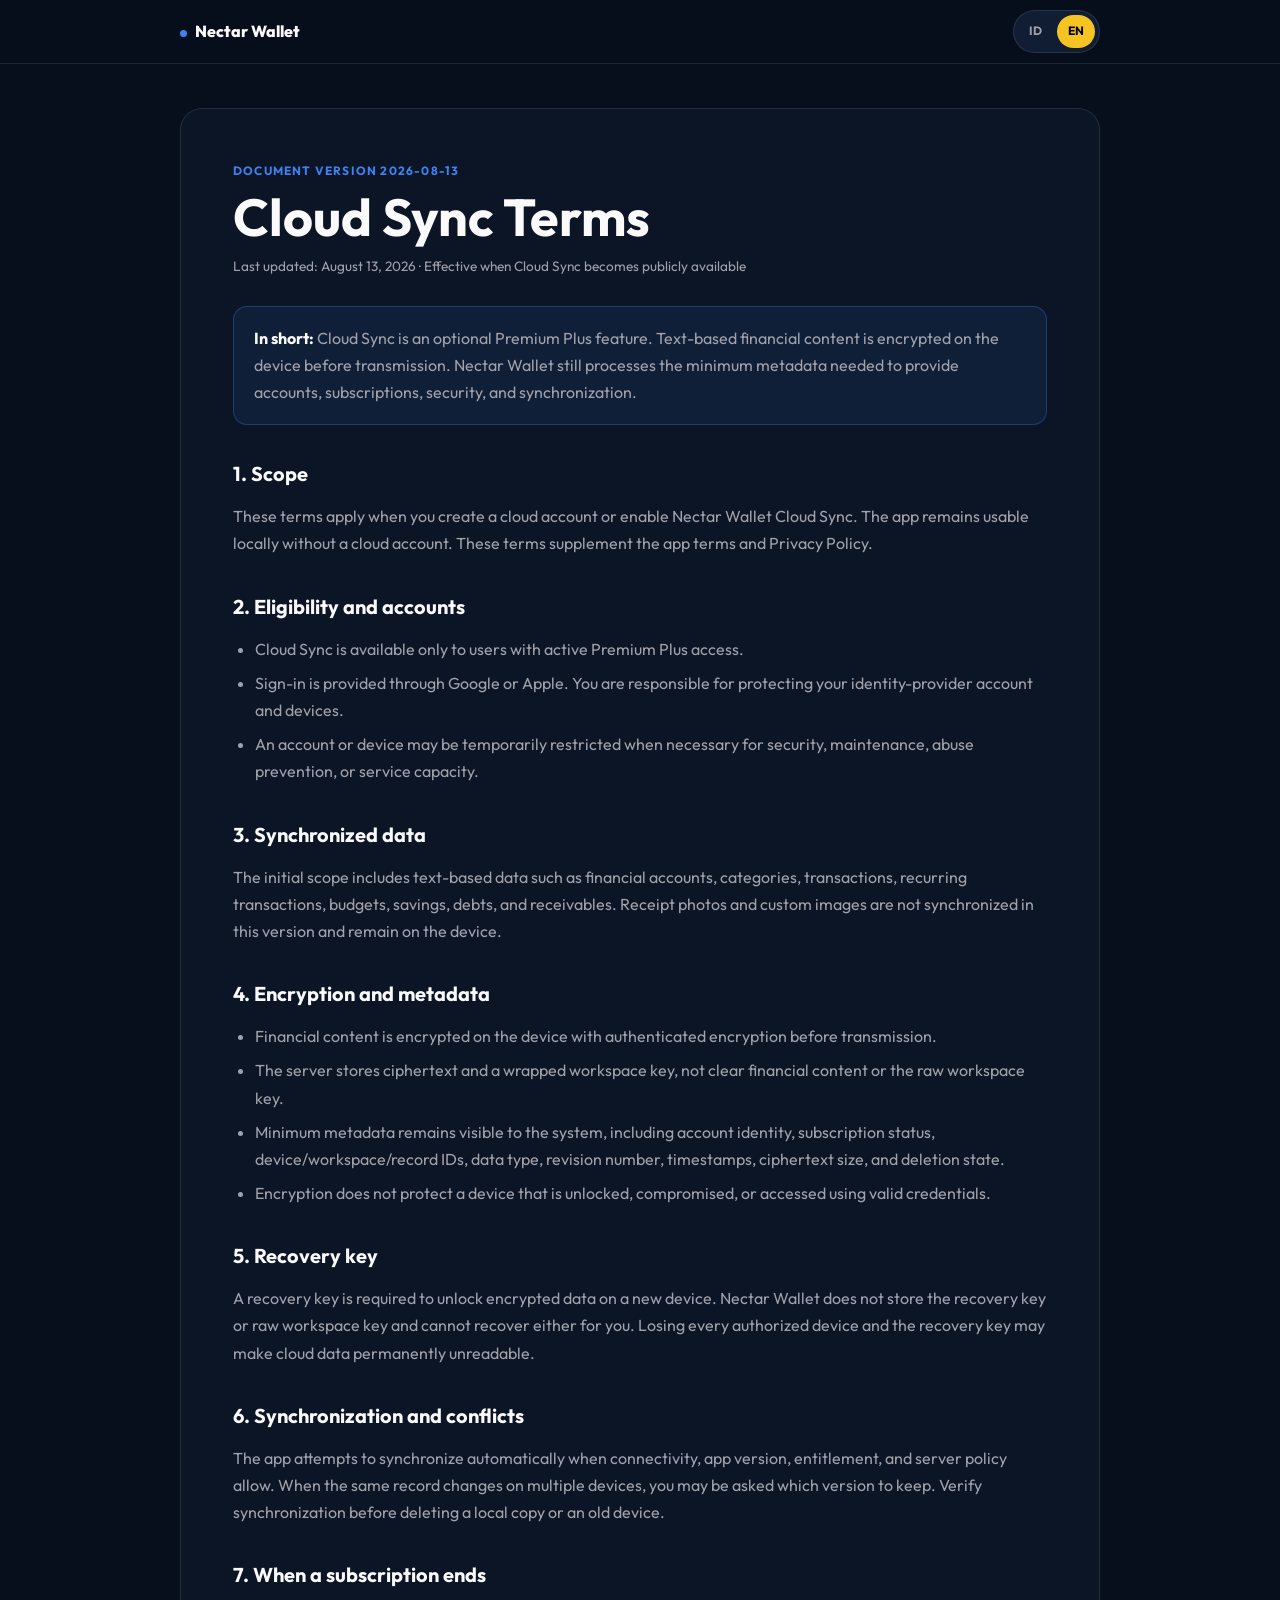
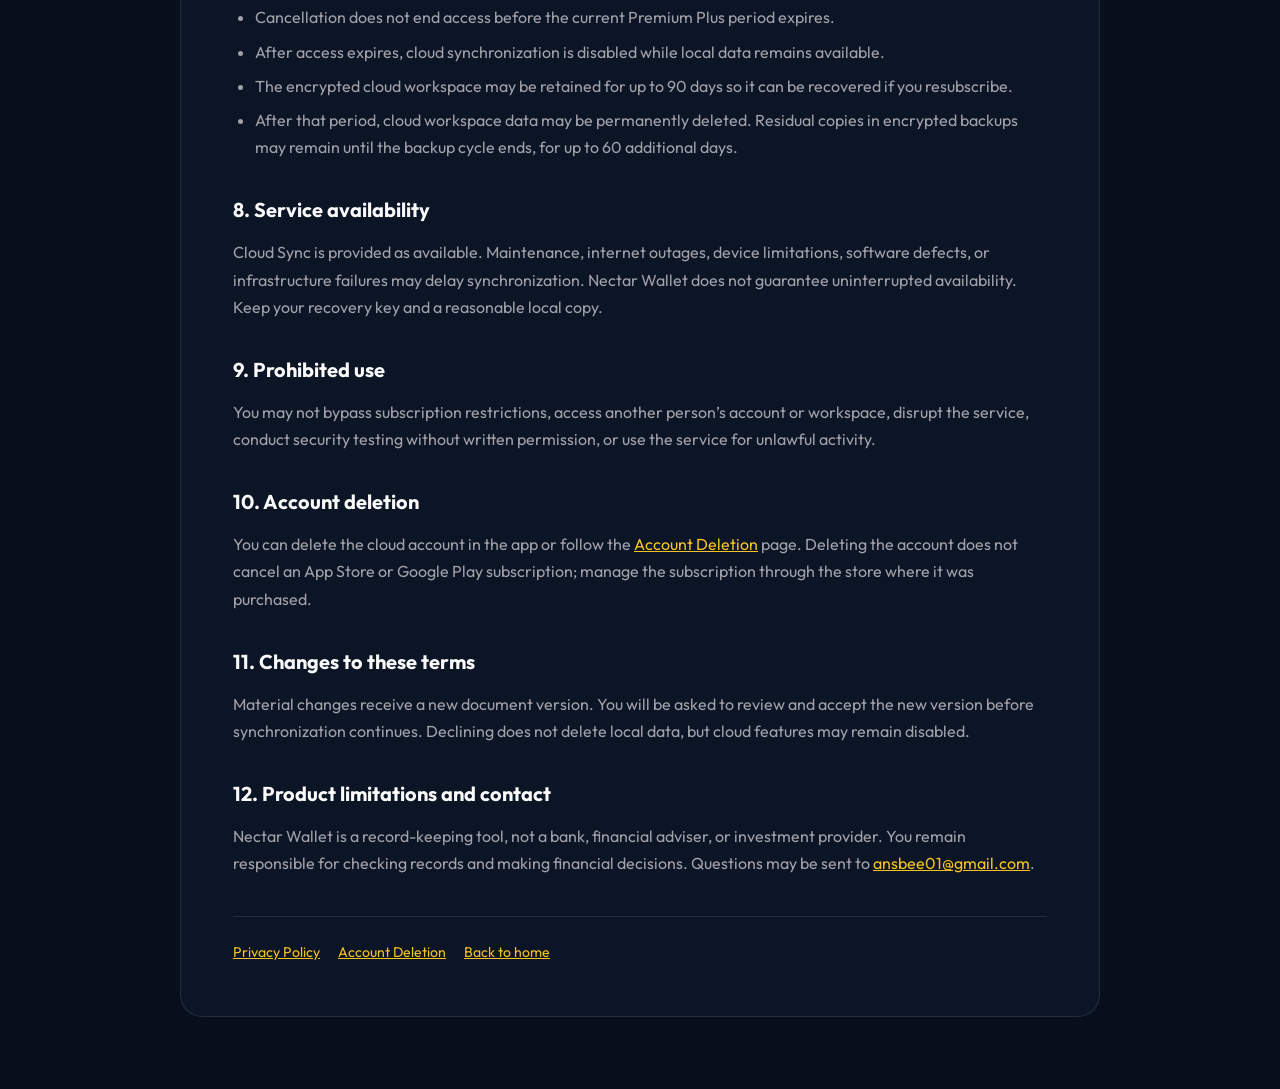
==== cloud-terms.html @ 8a4b0b1c "feat: add cloud legal and account deletion pages" ====
<!DOCTYPE html>
<html lang="id">
<head>
    <meta charset="UTF-8">
    <meta name="viewport" content="width=device-width, initial-scale=1.0">
    <title>Ketentuan Sinkronisasi Cloud - Nectar Wallet</title>
    <meta name="description" content="Ketentuan penggunaan akun dan Sinkronisasi Cloud Nectar Wallet.">
    <link rel="canonical" href="https://beenectarwallet.com/cloud-terms.html">
    <link rel="preconnect" href="https://fonts.googleapis.com">
    <link rel="preconnect" href="https://fonts.gstatic.com" crossorigin>
    <link href="https://fonts.googleapis.com/css2?family=Outfit:wght@400;500;600;700;800&amp;display=swap" rel="stylesheet">
    <link rel="stylesheet" href="assets/legal.css">
</head>
<body>
<nav class="legal-nav">
    <a class="wordmark" href="index.html">Nectar Wallet</a>
    <div class="lang-switcher" aria-label="Language">
        <button type="button" data-language-button="id" aria-pressed="true" onclick="setLegalLanguage('id')">ID</button>
        <button type="button" data-language-button="en" aria-pressed="false" onclick="setLegalLanguage('en')">EN</button>
    </div>
</nav>

<main class="legal-shell">
<article class="legal-card">
<section data-lang="id" class="visible">
    <p class="eyebrow">Dokumen versi 2026-08-13</p>
    <h1>Ketentuan Sinkronisasi Cloud</h1>
    <p class="meta">Terakhir diperbarui: 13 Agustus 2026 · Berlaku saat Sinkronisasi Cloud tersedia untuk publik</p>

    <div class="summary">
        <p><strong>Ringkasnya:</strong> Sinkronisasi Cloud adalah fitur opsional Premium Plus. Data finansial teks dienkripsi di perangkat sebelum dikirim. Nectar Wallet tetap memproses metadata minimum untuk menyediakan akun, langganan, keamanan, dan sinkronisasi.</p>
    </div>

    <h2>1. Ruang lingkup</h2>
    <p>Ketentuan ini berlaku ketika Anda membuat akun cloud atau mengaktifkan Sinkronisasi Cloud Nectar Wallet. Aplikasi tetap dapat digunakan secara lokal tanpa akun cloud. Ketentuan ini melengkapi ketentuan penggunaan aplikasi dan Kebijakan Privasi.</p>

    <h2>2. Kelayakan dan akun</h2>
    <ul>
        <li>Sinkronisasi Cloud hanya tersedia bagi pengguna dengan akses Premium Plus aktif.</li>
        <li>Masuk dilakukan melalui Google atau Apple. Anda bertanggung jawab menjaga keamanan akun penyedia identitas dan perangkat.</li>
        <li>Akun atau perangkat dapat dibatasi sementara jika diperlukan untuk keamanan, pemeliharaan, pencegahan penyalahgunaan, atau kapasitas layanan.</li>
    </ul>

    <h2>3. Data yang disinkronkan</h2>
    <p>Ruang lingkup awal mencakup data teks seperti akun keuangan, kategori, transaksi, transaksi berulang, anggaran, tabungan, serta utang dan piutang. Foto struk dan gambar kustom tidak ikut disinkronkan dalam versi ini dan tetap berada di perangkat.</p>

    <h2>4. Enkripsi dan metadata</h2>
    <ul>
        <li>Isi finansial dienkripsi di perangkat sebelum dikirim menggunakan enkripsi terautentikasi.</li>
        <li>Server menyimpan ciphertext dan kunci workspace yang sudah dibungkus, bukan isi finansial atau kunci workspace mentah.</li>
        <li>Metadata minimum tetap dapat terlihat oleh sistem, termasuk identitas akun, status langganan, ID perangkat/workspace/record, jenis data, nomor revisi, waktu perubahan, ukuran ciphertext, dan status penghapusan.</li>
        <li>Enkripsi tidak melindungi perangkat yang sudah terbuka, terinfeksi, atau diakses pihak lain dengan kredensial yang sah.</li>
    </ul>

    <h2>5. Recovery key</h2>
    <p>Recovery key diperlukan untuk membuka data terenkripsi pada perangkat baru. Nectar Wallet tidak menyimpan recovery key atau kunci workspace mentah dan tidak dapat memulihkannya untuk Anda. Kehilangan seluruh perangkat dan recovery key dapat menyebabkan data cloud tidak dapat dibuka kembali.</p>

    <h2>6. Sinkronisasi dan konflik</h2>
    <p>Aplikasi berusaha menyinkronkan perubahan secara otomatis ketika koneksi, versi aplikasi, entitlement, dan kebijakan server mengizinkan. Jika data yang sama berubah di beberapa perangkat, Anda mungkin diminta memilih versi yang dipertahankan. Periksa hasil sinkronisasi sebelum menghapus salinan lokal atau perangkat lama.</p>

    <h2>7. Langganan berakhir</h2>
    <ul>
        <li>Pembatalan tidak menghentikan fitur selama masa Premium Plus masih aktif.</li>
        <li>Setelah akses berakhir, sinkronisasi cloud dinonaktifkan tetapi data lokal tetap dapat digunakan.</li>
        <li>Workspace cloud terenkripsi dapat dipertahankan hingga 90 hari agar dapat dipulihkan jika pengguna kembali berlangganan.</li>
        <li>Setelah masa tersebut, data workspace cloud dapat dihapus permanen. Sisa pada backup terenkripsi dapat bertahan hingga siklus retensi backup selesai, paling lama 60 hari tambahan.</li>
    </ul>

    <h2>8. Ketersediaan layanan</h2>
    <p>Sinkronisasi Cloud disediakan sebagaimana tersedia. Pemeliharaan, gangguan internet, keterbatasan perangkat, kesalahan perangkat lunak, atau kegagalan infrastruktur dapat menunda sinkronisasi. Nectar Wallet tidak menjamin layanan selalu tersedia tanpa gangguan. Simpan recovery key dan pertahankan salinan lokal yang wajar.</p>

    <h2>9. Penggunaan yang dilarang</h2>
    <p>Anda tidak boleh mencoba melewati pembatasan langganan, mengakses akun atau workspace pihak lain, mengganggu layanan, menguji keamanan tanpa izin tertulis, atau menggunakan layanan untuk aktivitas yang melanggar hukum.</p>

    <h2>10. Penghapusan akun</h2>
    <p>Anda dapat menghapus akun cloud dari aplikasi atau mengikuti halaman <a href="delete-account.html">Penghapusan Akun</a>. Penghapusan akun tidak membatalkan langganan App Store atau Google Play; langganan harus dikelola melalui toko tempat pembelian dilakukan.</p>

    <h2>11. Perubahan ketentuan</h2>
    <p>Perubahan material akan diberi versi baru. Anda akan diminta meninjau dan menyetujui versi baru sebelum sinkronisasi dilanjutkan. Penolakan tidak menghapus data lokal, tetapi fitur cloud dapat tetap nonaktif.</p>

    <h2>12. Batasan produk dan kontak</h2>
    <p>Nectar Wallet adalah alat pencatatan dan bukan bank, penasihat keuangan, atau penyedia investasi. Anda tetap bertanggung jawab memeriksa keakuratan catatan dan keputusan finansial. Pertanyaan tentang ketentuan ini dapat dikirim ke <a href="mailto:ansbee01@gmail.com">ansbee01@gmail.com</a>.</p>

    <div class="legal-links">
        <a href="privacy-policy.html">Kebijakan Privasi</a>
        <a href="delete-account.html">Penghapusan Akun</a>
        <a href="index.html">Kembali ke beranda</a>
    </div>
</section>

<section data-lang="en">
    <p class="eyebrow">Document version 2026-08-13</p>
    <h1>Cloud Sync Terms</h1>
    <p class="meta">Last updated: August 13, 2026 · Effective when Cloud Sync becomes publicly available</p>

    <div class="summary">
        <p><strong>In short:</strong> Cloud Sync is an optional Premium Plus feature. Text-based financial content is encrypted on the device before transmission. Nectar Wallet still processes the minimum metadata needed to provide accounts, subscriptions, security, and synchronization.</p>
    </div>

    <h2>1. Scope</h2>
    <p>These terms apply when you create a cloud account or enable Nectar Wallet Cloud Sync. The app remains usable locally without a cloud account. These terms supplement the app terms and Privacy Policy.</p>

    <h2>2. Eligibility and accounts</h2>
    <ul>
        <li>Cloud Sync is available only to users with active Premium Plus access.</li>
        <li>Sign-in is provided through Google or Apple. You are responsible for protecting your identity-provider account and devices.</li>
        <li>An account or device may be temporarily restricted when necessary for security, maintenance, abuse prevention, or service capacity.</li>
    </ul>

    <h2>3. Synchronized data</h2>
    <p>The initial scope includes text-based data such as financial accounts, categories, transactions, recurring transactions, budgets, savings, debts, and receivables. Receipt photos and custom images are not synchronized in this version and remain on the device.</p>

    <h2>4. Encryption and metadata</h2>
    <ul>
        <li>Financial content is encrypted on the device with authenticated encryption before transmission.</li>
        <li>The server stores ciphertext and a wrapped workspace key, not clear financial content or the raw workspace key.</li>
        <li>Minimum metadata remains visible to the system, including account identity, subscription status, device/workspace/record IDs, data type, revision number, timestamps, ciphertext size, and deletion state.</li>
        <li>Encryption does not protect a device that is unlocked, compromised, or accessed using valid credentials.</li>
    </ul>

    <h2>5. Recovery key</h2>
    <p>A recovery key is required to unlock encrypted data on a new device. Nectar Wallet does not store the recovery key or raw workspace key and cannot recover either for you. Losing every authorized device and the recovery key may make cloud data permanently unreadable.</p>

    <h2>6. Synchronization and conflicts</h2>
    <p>The app attempts to synchronize automatically when connectivity, app version, entitlement, and server policy allow. When the same record changes on multiple devices, you may be asked which version to keep. Verify synchronization before deleting a local copy or an old device.</p>

    <h2>7. When a subscription ends</h2>
    <ul>
        <li>Cancellation does not end access before the current Premium Plus period expires.</li>
        <li>After access expires, cloud synchronization is disabled while local data remains available.</li>
        <li>The encrypted cloud workspace may be retained for up to 90 days so it can be recovered if you resubscribe.</li>
        <li>After that period, cloud workspace data may be permanently deleted. Residual copies in encrypted backups may remain until the backup cycle ends, for up to 60 additional days.</li>
    </ul>

    <h2>8. Service availability</h2>
    <p>Cloud Sync is provided as available. Maintenance, internet outages, device limitations, software defects, or infrastructure failures may delay synchronization. Nectar Wallet does not guarantee uninterrupted availability. Keep your recovery key and a reasonable local copy.</p>

    <h2>9. Prohibited use</h2>
    <p>You may not bypass subscription restrictions, access another person’s account or workspace, disrupt the service, conduct security testing without written permission, or use the service for unlawful activity.</p>

    <h2>10. Account deletion</h2>
    <p>You can delete the cloud account in the app or follow the <a href="delete-account.html">Account Deletion</a> page. Deleting the account does not cancel an App Store or Google Play subscription; manage the subscription through the store where it was purchased.</p>

    <h2>11. Changes to these terms</h2>
    <p>Material changes receive a new document version. You will be asked to review and accept the new version before synchronization continues. Declining does not delete local data, but cloud features may remain disabled.</p>

    <h2>12. Product limitations and contact</h2>
    <p>Nectar Wallet is a record-keeping tool, not a bank, financial adviser, or investment provider. You remain responsible for checking records and making financial decisions. Questions may be sent to <a href="mailto:ansbee01@gmail.com">ansbee01@gmail.com</a>.</p>

    <div class="legal-links">
        <a href="privacy-policy.html">Privacy Policy</a>
        <a href="delete-account.html">Account Deletion</a>
        <a href="index.html">Back to home</a>
    </div>
</section>
</article>
</main>
<script src="assets/legal.js"></script>
</body>
</html>
---- assets/legal.css ----
:root {
    --bg: #070e1c;
    --surface: #0b1526;
    --surface-strong: #101d33;
    --border: rgba(255, 255, 255, 0.1);
    --text: #fafafa;
    --muted: #a1a1aa;
    --blue: #4080f0;
    --amber: #f5c322;
}

* { box-sizing: border-box; }

html { scroll-behavior: smooth; }

body {
    margin: 0;
    font-family: "Outfit", system-ui, sans-serif;
    background: var(--bg);
    color: var(--text);
    line-height: 1.7;
}

a { color: var(--amber); }

.legal-nav {
    position: sticky;
    top: 0;
    z-index: 10;
    display: flex;
    align-items: center;
    justify-content: space-between;
    gap: 16px;
    min-height: 64px;
    padding: 10px max(20px, calc((100vw - 920px) / 2));
    background: rgba(7, 14, 28, 0.92);
    border-bottom: 1px solid var(--border);
    backdrop-filter: blur(18px);
}

.wordmark {
    color: var(--text);
    font-weight: 800;
    text-decoration: none;
}

.wordmark::before {
    content: "";
    display: inline-block;
    width: 7px;
    height: 7px;
    margin-right: 8px;
    border-radius: 50%;
    background: var(--blue);
}

.lang-switcher {
    display: inline-flex;
    gap: 4px;
    padding: 4px;
    border: 1px solid var(--border);
    border-radius: 999px;
    background: var(--surface-strong);
}

.lang-switcher button {
    border: 0;
    border-radius: 999px;
    padding: 6px 11px;
    background: transparent;
    color: var(--muted);
    cursor: pointer;
    font: inherit;
    font-size: 0.75rem;
    font-weight: 700;
}

.lang-switcher button[aria-pressed="true"] {
    background: var(--amber);
    color: #000;
}

.legal-shell {
    width: min(920px, calc(100% - 32px));
    margin: 44px auto 72px;
}

.legal-card {
    padding: clamp(24px, 5vw, 52px);
    border: 1px solid var(--border);
    border-radius: 22px;
    background: var(--surface);
}

.eyebrow {
    margin: 0 0 8px;
    color: var(--blue);
    font-size: 0.75rem;
    font-weight: 700;
    letter-spacing: 0.1em;
    text-transform: uppercase;
}

h1 {
    margin: 0 0 8px;
    font-size: clamp(2rem, 6vw, 3.25rem);
    line-height: 1.1;
}

h2 {
    margin: 36px 0 10px;
    font-size: 1.25rem;
    line-height: 1.3;
}

h3 {
    margin: 22px 0 6px;
    font-size: 1rem;
}

p, li { color: var(--muted); }

strong { color: var(--text); }

.meta {
    margin: 0 0 28px;
    color: var(--muted);
    font-size: 0.85rem;
}

.summary,
.notice {
    margin: 24px 0;
    padding: 18px 20px;
    border: 1px solid rgba(64, 128, 240, 0.32);
    border-radius: 14px;
    background: rgba(64, 128, 240, 0.09);
}

.notice {
    border-color: rgba(245, 195, 34, 0.3);
    background: rgba(245, 195, 34, 0.08);
}

.summary p,
.notice p { margin: 0; }

ul, ol { padding-left: 22px; }

li + li { margin-top: 7px; }

.legal-links {
    display: flex;
    flex-wrap: wrap;
    gap: 10px 18px;
    margin-top: 38px;
    padding-top: 24px;
    border-top: 1px solid var(--border);
    font-size: 0.88rem;
}

.action-link {
    display: inline-flex;
    margin-top: 10px;
    padding: 10px 16px;
    border-radius: 10px;
    background: var(--amber);
    color: #000;
    font-weight: 700;
    text-decoration: none;
}

[data-lang] { display: none; }
[data-lang].visible { display: block; }

@media (max-width: 600px) {
    .legal-shell { margin-top: 20px; }
    .legal-card { border-radius: 16px; }
}
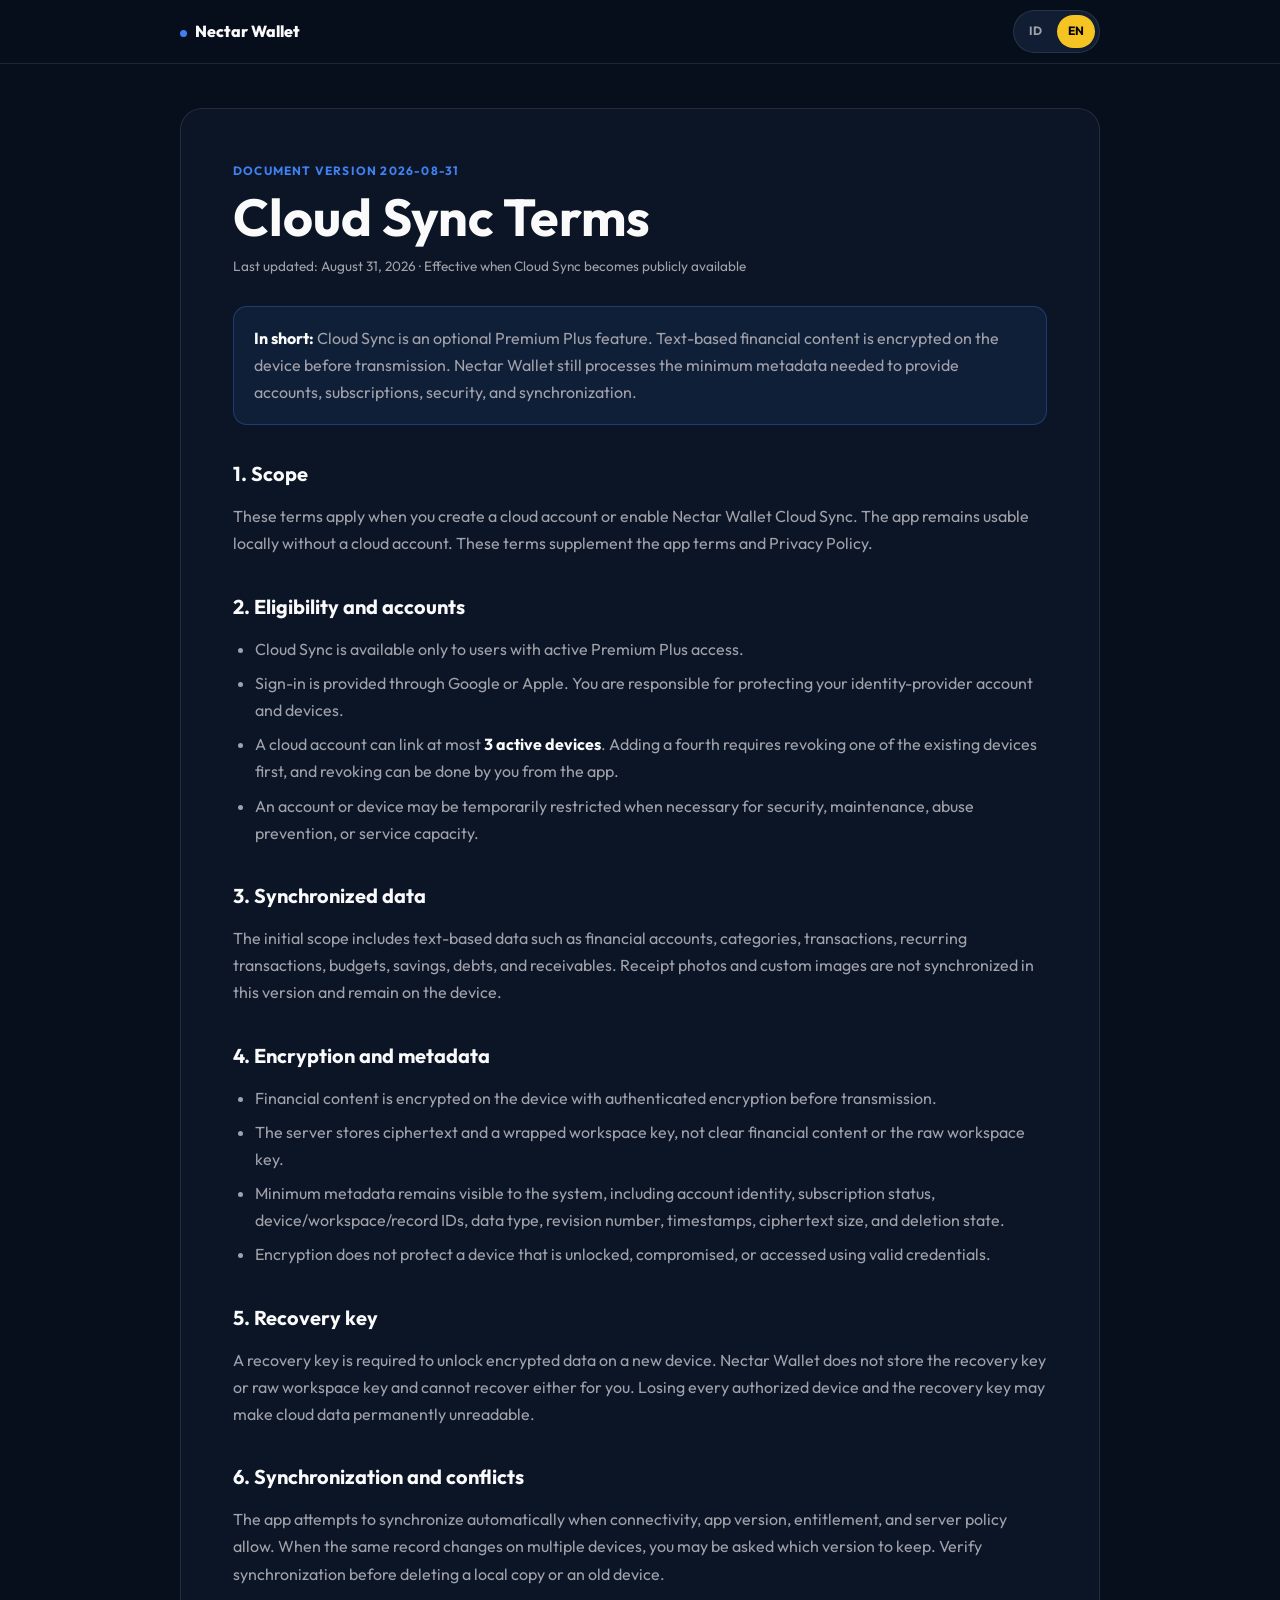
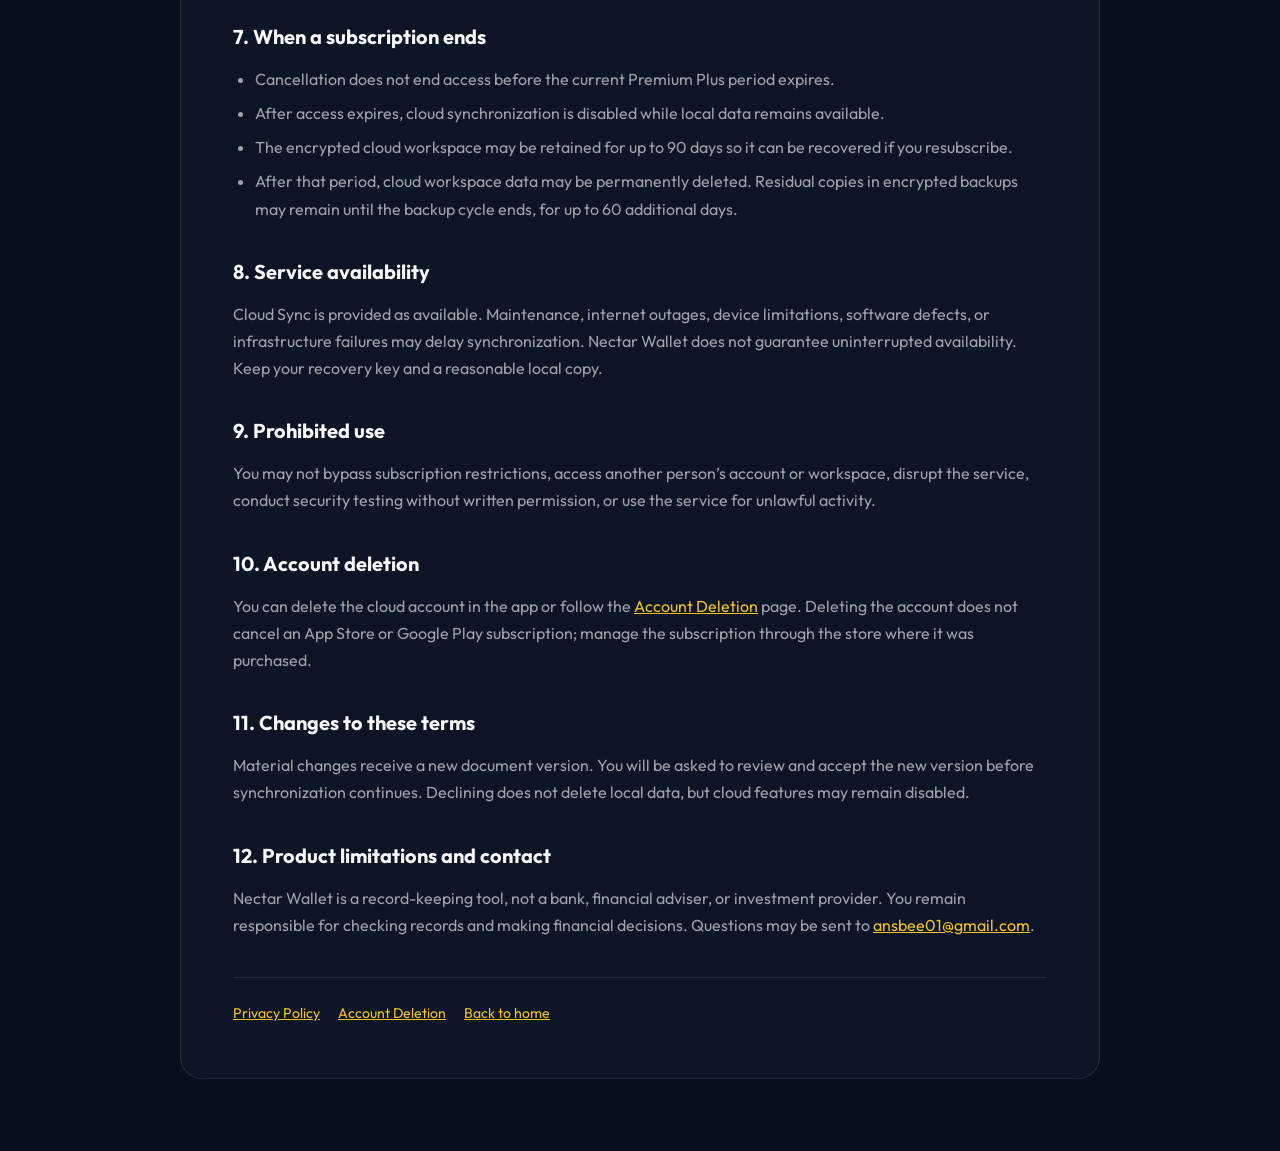
==== commit bef3a44a: "feat: revise cloud legal documents to 2026-08-31 Cloud Sync Terms now state the 3-active-device limi" ====
--- a/cloud-terms.html
+++ b/cloud-terms.html
@@ -23,9 +23,9 @@
 <main class="legal-shell">
 <article class="legal-card">
 <section data-lang="id" class="visible">
-    <p class="eyebrow">Dokumen versi 2026-08-13</p>
+    <p class="eyebrow">Dokumen versi 2026-08-31</p>
     <h1>Ketentuan Sinkronisasi Cloud</h1>
-    <p class="meta">Terakhir diperbarui: 13 Agustus 2026 · Berlaku saat Sinkronisasi Cloud tersedia untuk publik</p>
+    <p class="meta">Terakhir diperbarui: 31 Agustus 2026 · Berlaku saat Sinkronisasi Cloud tersedia untuk publik</p>
 
     <div class="summary">
         <p><strong>Ringkasnya:</strong> Sinkronisasi Cloud adalah fitur opsional Premium Plus. Data finansial teks dienkripsi di perangkat sebelum dikirim. Nectar Wallet tetap memproses metadata minimum untuk menyediakan akun, langganan, keamanan, dan sinkronisasi.</p>
@@ -38,6 +38,7 @@
     <ul>
         <li>Sinkronisasi Cloud hanya tersedia bagi pengguna dengan akses Premium Plus aktif.</li>
         <li>Masuk dilakukan melalui Google atau Apple. Anda bertanggung jawab menjaga keamanan akun penyedia identitas dan perangkat.</li>
+        <li>Satu akun cloud dapat menautkan paling banyak <strong>3 perangkat aktif</strong>. Menambahkan perangkat keempat mengharuskan Anda mencabut salah satu perangkat lama terlebih dahulu, dan pencabutan dapat dilakukan sendiri dari aplikasi.</li>
         <li>Akun atau perangkat dapat dibatasi sementara jika diperlukan untuk keamanan, pemeliharaan, pencegahan penyalahgunaan, atau kapasitas layanan.</li>
     </ul>
 
@@ -89,9 +90,9 @@
 </section>
 
 <section data-lang="en">
-    <p class="eyebrow">Document version 2026-08-13</p>
+    <p class="eyebrow">Document version 2026-08-31</p>
     <h1>Cloud Sync Terms</h1>
-    <p class="meta">Last updated: August 13, 2026 · Effective when Cloud Sync becomes publicly available</p>
+    <p class="meta">Last updated: August 31, 2026 · Effective when Cloud Sync becomes publicly available</p>
 
     <div class="summary">
         <p><strong>In short:</strong> Cloud Sync is an optional Premium Plus feature. Text-based financial content is encrypted on the device before transmission. Nectar Wallet still processes the minimum metadata needed to provide accounts, subscriptions, security, and synchronization.</p>
@@ -104,6 +105,7 @@
     <ul>
         <li>Cloud Sync is available only to users with active Premium Plus access.</li>
         <li>Sign-in is provided through Google or Apple. You are responsible for protecting your identity-provider account and devices.</li>
+        <li>A cloud account can link at most <strong>3 active devices</strong>. Adding a fourth requires revoking one of the existing devices first, and revoking can be done by you from the app.</li>
         <li>An account or device may be temporarily restricted when necessary for security, maintenance, abuse prevention, or service capacity.</li>
     </ul>
 
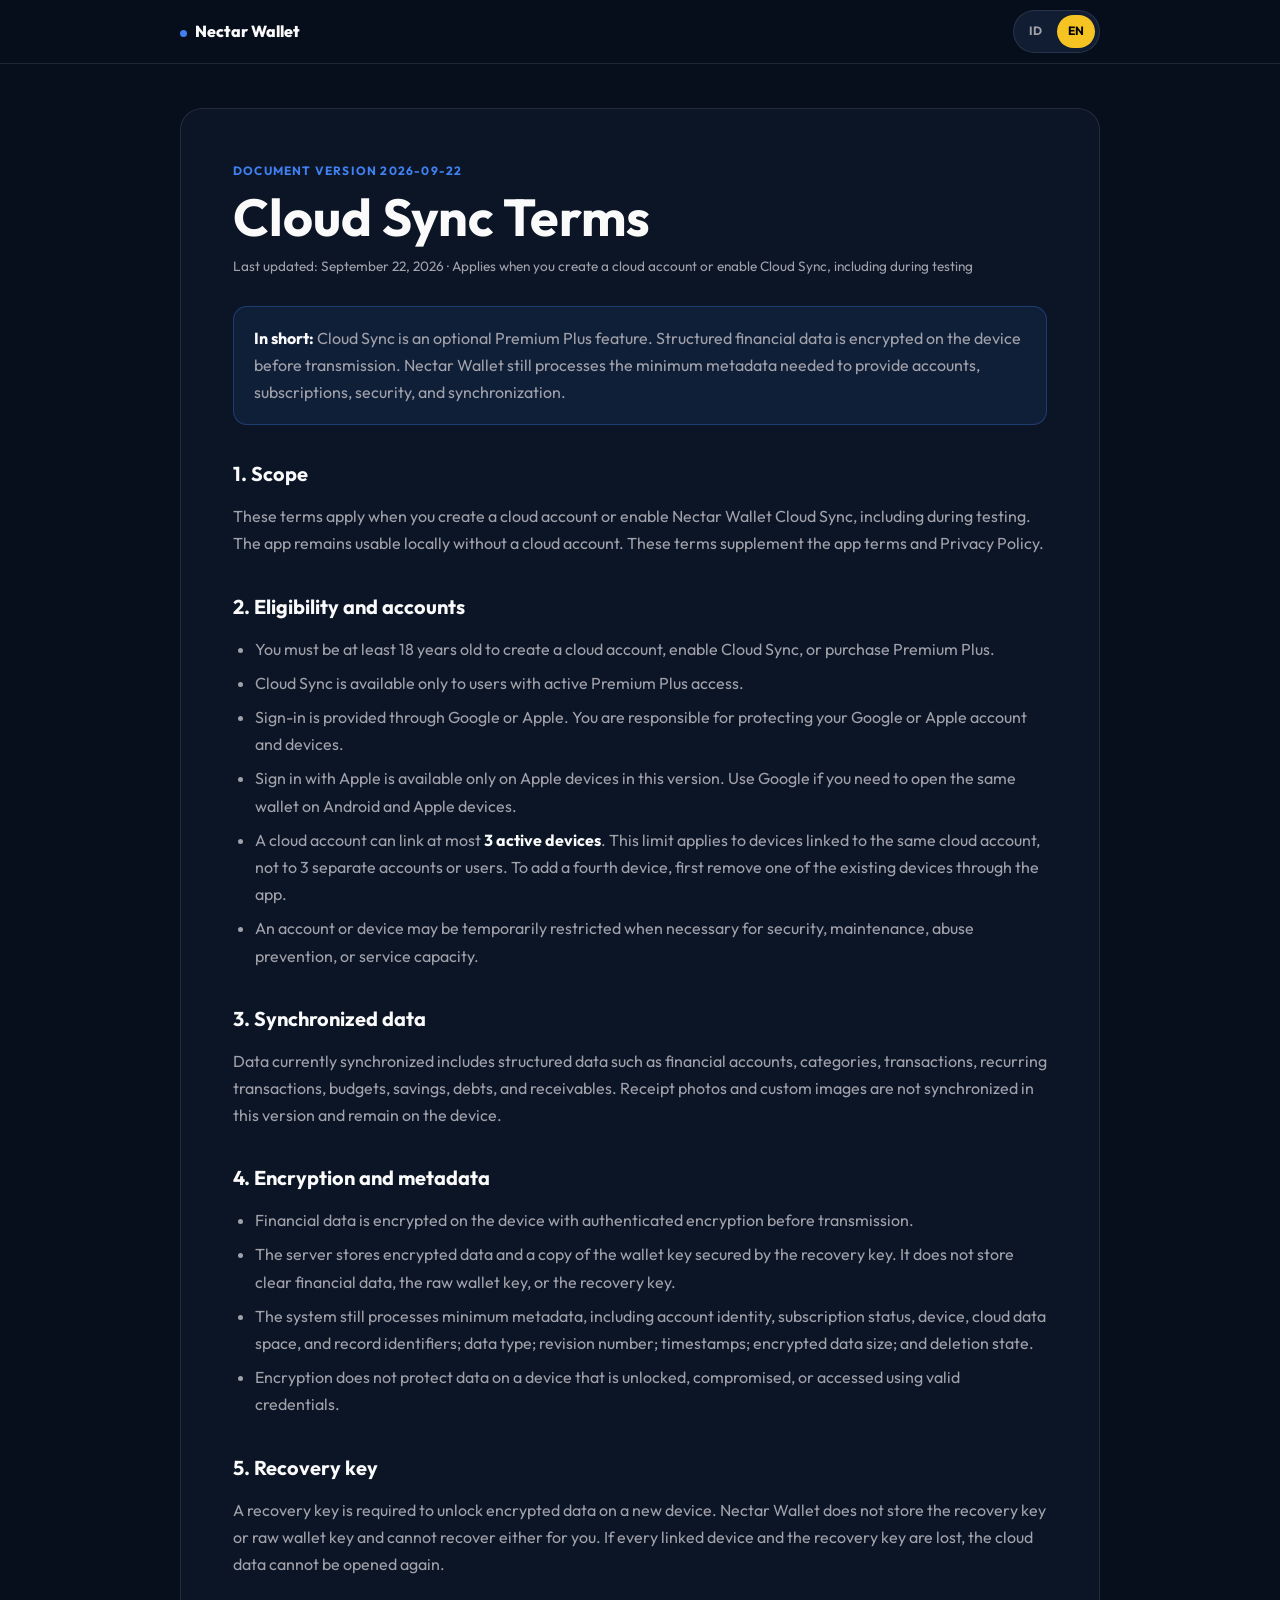
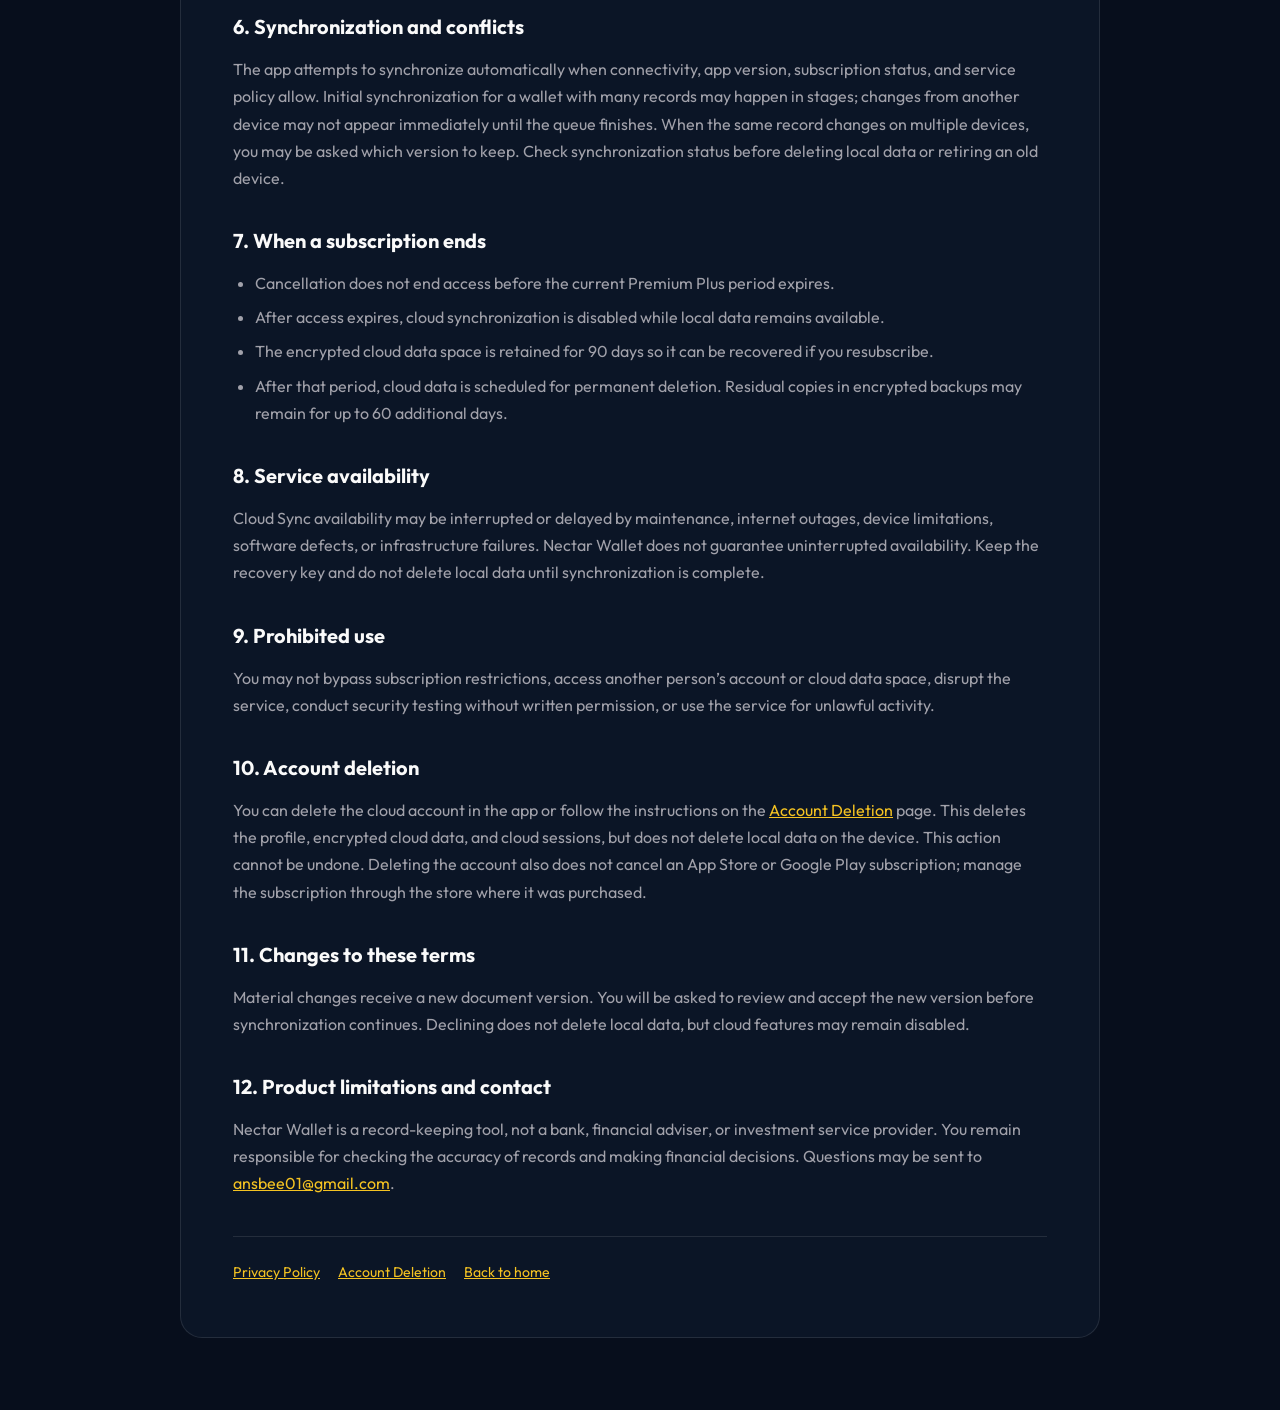
==== commit 550a6ce6: "docs: revise cloud legal disclosures" ====
--- a/cloud-terms.html
+++ b/cloud-terms.html
@@ -23,64 +23,66 @@
 <main class="legal-shell">
 <article class="legal-card">
 <section data-lang="id" class="visible">
-    <p class="eyebrow">Dokumen versi 2026-08-31</p>
+    <p class="eyebrow">Dokumen versi 2026-09-22</p>
     <h1>Ketentuan Sinkronisasi Cloud</h1>
-    <p class="meta">Terakhir diperbarui: 31 Agustus 2026 · Berlaku saat Sinkronisasi Cloud tersedia untuk publik</p>
+    <p class="meta">Terakhir diperbarui: 22 September 2026 · Berlaku saat Anda membuat akun cloud atau mengaktifkan Sinkronisasi Cloud, termasuk selama pengujian</p>
 
     <div class="summary">
-        <p><strong>Ringkasnya:</strong> Sinkronisasi Cloud adalah fitur opsional Premium Plus. Data finansial teks dienkripsi di perangkat sebelum dikirim. Nectar Wallet tetap memproses metadata minimum untuk menyediakan akun, langganan, keamanan, dan sinkronisasi.</p>
+        <p><strong>Ringkasnya:</strong> Sinkronisasi Cloud adalah fitur opsional Premium Plus. Data keuangan terstruktur dienkripsi di perangkat sebelum dikirim. Nectar Wallet tetap memproses metadata minimum untuk menyediakan akun, langganan, keamanan, dan sinkronisasi.</p>
     </div>
 
     <h2>1. Ruang lingkup</h2>
-    <p>Ketentuan ini berlaku ketika Anda membuat akun cloud atau mengaktifkan Sinkronisasi Cloud Nectar Wallet. Aplikasi tetap dapat digunakan secara lokal tanpa akun cloud. Ketentuan ini melengkapi ketentuan penggunaan aplikasi dan Kebijakan Privasi.</p>
+    <p>Ketentuan ini berlaku saat Anda membuat akun cloud atau mengaktifkan Sinkronisasi Cloud Nectar Wallet, termasuk selama pengujian. Aplikasi tetap dapat digunakan secara lokal tanpa akun cloud. Ketentuan ini melengkapi ketentuan penggunaan aplikasi dan Kebijakan Privasi.</p>
 
     <h2>2. Kelayakan dan akun</h2>
     <ul>
+        <li>Anda harus berusia sekurang-kurangnya 18 tahun untuk membuat akun cloud, mengaktifkan Sinkronisasi Cloud, atau membeli Premium Plus.</li>
         <li>Sinkronisasi Cloud hanya tersedia bagi pengguna dengan akses Premium Plus aktif.</li>
-        <li>Masuk dilakukan melalui Google atau Apple. Anda bertanggung jawab menjaga keamanan akun penyedia identitas dan perangkat.</li>
-        <li>Satu akun cloud dapat menautkan paling banyak <strong>3 perangkat aktif</strong>. Menambahkan perangkat keempat mengharuskan Anda mencabut salah satu perangkat lama terlebih dahulu, dan pencabutan dapat dilakukan sendiri dari aplikasi.</li>
+        <li>Masuk dilakukan melalui Google atau Apple. Anda bertanggung jawab menjaga keamanan akun Google atau Apple serta perangkat yang digunakan.</li>
+        <li>Masuk dengan Apple hanya tersedia di perangkat Apple pada versi ini. Gunakan Google jika Anda perlu membuka dompet yang sama di perangkat Android dan Apple.</li>
+        <li>Satu akun cloud dapat menautkan paling banyak <strong>3 perangkat aktif</strong>. Batas ini berlaku untuk perangkat yang terhubung ke akun cloud yang sama, bukan untuk 3 akun atau 3 pengguna terpisah. Untuk menambahkan perangkat keempat, keluarkan salah satu perangkat lama melalui aplikasi terlebih dahulu.</li>
         <li>Akun atau perangkat dapat dibatasi sementara jika diperlukan untuk keamanan, pemeliharaan, pencegahan penyalahgunaan, atau kapasitas layanan.</li>
     </ul>
 
     <h2>3. Data yang disinkronkan</h2>
-    <p>Ruang lingkup awal mencakup data teks seperti akun keuangan, kategori, transaksi, transaksi berulang, anggaran, tabungan, serta utang dan piutang. Foto struk dan gambar kustom tidak ikut disinkronkan dalam versi ini dan tetap berada di perangkat.</p>
+    <p>Data yang disinkronkan saat ini meliputi data terstruktur seperti akun keuangan, kategori, transaksi, transaksi berulang, anggaran, tabungan, serta utang dan piutang. Foto struk dan gambar kustom tidak ikut disinkronkan dalam versi ini dan tetap berada di perangkat.</p>
 
     <h2>4. Enkripsi dan metadata</h2>
     <ul>
-        <li>Isi finansial dienkripsi di perangkat sebelum dikirim menggunakan enkripsi terautentikasi.</li>
-        <li>Server menyimpan ciphertext dan kunci workspace yang sudah dibungkus, bukan isi finansial atau kunci workspace mentah.</li>
-        <li>Metadata minimum tetap dapat terlihat oleh sistem, termasuk identitas akun, status langganan, ID perangkat/workspace/record, jenis data, nomor revisi, waktu perubahan, ukuran ciphertext, dan status penghapusan.</li>
-        <li>Enkripsi tidak melindungi perangkat yang sudah terbuka, terinfeksi, atau diakses pihak lain dengan kredensial yang sah.</li>
+        <li>Data keuangan dienkripsi di perangkat sebelum dikirim menggunakan enkripsi terautentikasi.</li>
+        <li>Server menyimpan data terenkripsi dan salinan kunci dompet yang telah diamankan dengan kunci pemulihan. Server tidak menyimpan isi data keuangan, kunci dompet asli, atau kunci pemulihan.</li>
+        <li>Metadata minimum tetap dapat diproses oleh sistem, termasuk identitas akun, status langganan, pengenal perangkat, ruang data cloud, dan catatan; jenis data; nomor revisi; waktu perubahan; ukuran data terenkripsi; serta status penghapusan.</li>
+        <li>Enkripsi tidak melindungi data pada perangkat yang tidak terkunci, disusupi, atau diakses menggunakan kredensial yang sah.</li>
     </ul>
 
-    <h2>5. Recovery key</h2>
-    <p>Recovery key diperlukan untuk membuka data terenkripsi pada perangkat baru. Nectar Wallet tidak menyimpan recovery key atau kunci workspace mentah dan tidak dapat memulihkannya untuk Anda. Kehilangan seluruh perangkat dan recovery key dapat menyebabkan data cloud tidak dapat dibuka kembali.</p>
+    <h2>5. Kunci pemulihan</h2>
+    <p>Kunci pemulihan diperlukan untuk membuka data terenkripsi pada perangkat baru. Nectar Wallet tidak menyimpan kunci pemulihan atau kunci dompet asli dan tidak dapat memulihkannya untuk Anda. Jika seluruh perangkat yang terhubung dan kunci pemulihan hilang, data cloud tidak dapat dibuka kembali.</p>
 
     <h2>6. Sinkronisasi dan konflik</h2>
-    <p>Aplikasi berusaha menyinkronkan perubahan secara otomatis ketika koneksi, versi aplikasi, entitlement, dan kebijakan server mengizinkan. Jika data yang sama berubah di beberapa perangkat, Anda mungkin diminta memilih versi yang dipertahankan. Periksa hasil sinkronisasi sebelum menghapus salinan lokal atau perangkat lama.</p>
+    <p>Aplikasi berusaha menyinkronkan perubahan secara otomatis ketika koneksi, versi aplikasi, status langganan, dan kebijakan layanan mengizinkan. Sinkronisasi awal untuk dompet dengan banyak catatan dapat berlangsung bertahap; perubahan dari perangkat lain mungkin belum langsung terlihat sampai antrean selesai. Jika data yang sama berubah di beberapa perangkat, Anda mungkin diminta memilih versi yang dipertahankan. Periksa status sinkronisasi sebelum menghapus data lokal atau berhenti menggunakan perangkat lama.</p>
 
     <h2>7. Langganan berakhir</h2>
     <ul>
         <li>Pembatalan tidak menghentikan fitur selama masa Premium Plus masih aktif.</li>
         <li>Setelah akses berakhir, sinkronisasi cloud dinonaktifkan tetapi data lokal tetap dapat digunakan.</li>
-        <li>Workspace cloud terenkripsi dapat dipertahankan hingga 90 hari agar dapat dipulihkan jika pengguna kembali berlangganan.</li>
-        <li>Setelah masa tersebut, data workspace cloud dapat dihapus permanen. Sisa pada backup terenkripsi dapat bertahan hingga siklus retensi backup selesai, paling lama 60 hari tambahan.</li>
+        <li>Ruang data cloud terenkripsi dipertahankan selama 90 hari agar dapat dipulihkan jika Anda kembali berlangganan.</li>
+        <li>Setelah masa tersebut, data cloud dijadwalkan untuk dihapus permanen. Salinan tersisa dalam cadangan terenkripsi dapat bertahan paling lama 60 hari tambahan.</li>
     </ul>
 
     <h2>8. Ketersediaan layanan</h2>
-    <p>Sinkronisasi Cloud disediakan sebagaimana tersedia. Pemeliharaan, gangguan internet, keterbatasan perangkat, kesalahan perangkat lunak, atau kegagalan infrastruktur dapat menunda sinkronisasi. Nectar Wallet tidak menjamin layanan selalu tersedia tanpa gangguan. Simpan recovery key dan pertahankan salinan lokal yang wajar.</p>
+    <p>Ketersediaan Sinkronisasi Cloud dapat terganggu atau tertunda akibat pemeliharaan, gangguan internet, keterbatasan perangkat, kesalahan perangkat lunak, atau kegagalan infrastruktur. Nectar Wallet tidak menjamin layanan selalu tersedia tanpa gangguan. Simpan kunci pemulihan dan jangan hapus data lokal sebelum memastikan sinkronisasi selesai.</p>
 
     <h2>9. Penggunaan yang dilarang</h2>
-    <p>Anda tidak boleh mencoba melewati pembatasan langganan, mengakses akun atau workspace pihak lain, mengganggu layanan, menguji keamanan tanpa izin tertulis, atau menggunakan layanan untuk aktivitas yang melanggar hukum.</p>
+    <p>Anda tidak boleh mencoba melewati pembatasan langganan, mengakses akun atau ruang data cloud pihak lain, mengganggu layanan, menguji keamanan tanpa izin tertulis, atau menggunakan layanan untuk aktivitas yang melanggar hukum.</p>
 
     <h2>10. Penghapusan akun</h2>
-    <p>Anda dapat menghapus akun cloud dari aplikasi atau mengikuti halaman <a href="delete-account.html">Penghapusan Akun</a>. Penghapusan akun tidak membatalkan langganan App Store atau Google Play; langganan harus dikelola melalui toko tempat pembelian dilakukan.</p>
+    <p>Anda dapat menghapus akun cloud dari aplikasi atau mengikuti petunjuk pada halaman <a href="delete-account.html">Penghapusan Akun</a>. Penghapusan ini menghapus profil, data terenkripsi di cloud, dan sesi cloud, tetapi tidak menghapus data lokal pada perangkat. Tindakan ini tidak dapat dibatalkan. Penghapusan akun juga tidak membatalkan langganan App Store atau Google Play; langganan harus dikelola melalui toko tempat pembelian dilakukan.</p>
 
     <h2>11. Perubahan ketentuan</h2>
     <p>Perubahan material akan diberi versi baru. Anda akan diminta meninjau dan menyetujui versi baru sebelum sinkronisasi dilanjutkan. Penolakan tidak menghapus data lokal, tetapi fitur cloud dapat tetap nonaktif.</p>
 
     <h2>12. Batasan produk dan kontak</h2>
-    <p>Nectar Wallet adalah alat pencatatan dan bukan bank, penasihat keuangan, atau penyedia investasi. Anda tetap bertanggung jawab memeriksa keakuratan catatan dan keputusan finansial. Pertanyaan tentang ketentuan ini dapat dikirim ke <a href="mailto:ansbee01@gmail.com">ansbee01@gmail.com</a>.</p>
+    <p>Nectar Wallet adalah alat pencatatan dan bukan bank, penasihat keuangan, atau penyedia layanan investasi. Anda tetap bertanggung jawab memeriksa keakuratan catatan serta membuat keputusan keuangan. Pertanyaan tentang ketentuan ini dapat dikirim ke <a href="mailto:ansbee01@gmail.com">ansbee01@gmail.com</a>.</p>
 
     <div class="legal-links">
         <a href="privacy-policy.html">Kebijakan Privasi</a>
@@ -90,64 +92,66 @@
 </section>
 
 <section data-lang="en">
-    <p class="eyebrow">Document version 2026-08-31</p>
+    <p class="eyebrow">Document version 2026-09-22</p>
     <h1>Cloud Sync Terms</h1>
-    <p class="meta">Last updated: August 31, 2026 · Effective when Cloud Sync becomes publicly available</p>
+    <p class="meta">Last updated: September 22, 2026 · Applies when you create a cloud account or enable Cloud Sync, including during testing</p>
 
     <div class="summary">
-        <p><strong>In short:</strong> Cloud Sync is an optional Premium Plus feature. Text-based financial content is encrypted on the device before transmission. Nectar Wallet still processes the minimum metadata needed to provide accounts, subscriptions, security, and synchronization.</p>
+        <p><strong>In short:</strong> Cloud Sync is an optional Premium Plus feature. Structured financial data is encrypted on the device before transmission. Nectar Wallet still processes the minimum metadata needed to provide accounts, subscriptions, security, and synchronization.</p>
     </div>
 
     <h2>1. Scope</h2>
-    <p>These terms apply when you create a cloud account or enable Nectar Wallet Cloud Sync. The app remains usable locally without a cloud account. These terms supplement the app terms and Privacy Policy.</p>
+    <p>These terms apply when you create a cloud account or enable Nectar Wallet Cloud Sync, including during testing. The app remains usable locally without a cloud account. These terms supplement the app terms and Privacy Policy.</p>
 
     <h2>2. Eligibility and accounts</h2>
     <ul>
+        <li>You must be at least 18 years old to create a cloud account, enable Cloud Sync, or purchase Premium Plus.</li>
         <li>Cloud Sync is available only to users with active Premium Plus access.</li>
-        <li>Sign-in is provided through Google or Apple. You are responsible for protecting your identity-provider account and devices.</li>
-        <li>A cloud account can link at most <strong>3 active devices</strong>. Adding a fourth requires revoking one of the existing devices first, and revoking can be done by you from the app.</li>
+        <li>Sign-in is provided through Google or Apple. You are responsible for protecting your Google or Apple account and devices.</li>
+        <li>Sign in with Apple is available only on Apple devices in this version. Use Google if you need to open the same wallet on Android and Apple devices.</li>
+        <li>A cloud account can link at most <strong>3 active devices</strong>. This limit applies to devices linked to the same cloud account, not to 3 separate accounts or users. To add a fourth device, first remove one of the existing devices through the app.</li>
         <li>An account or device may be temporarily restricted when necessary for security, maintenance, abuse prevention, or service capacity.</li>
     </ul>
 
     <h2>3. Synchronized data</h2>
-    <p>The initial scope includes text-based data such as financial accounts, categories, transactions, recurring transactions, budgets, savings, debts, and receivables. Receipt photos and custom images are not synchronized in this version and remain on the device.</p>
+    <p>Data currently synchronized includes structured data such as financial accounts, categories, transactions, recurring transactions, budgets, savings, debts, and receivables. Receipt photos and custom images are not synchronized in this version and remain on the device.</p>
 
     <h2>4. Encryption and metadata</h2>
     <ul>
-        <li>Financial content is encrypted on the device with authenticated encryption before transmission.</li>
-        <li>The server stores ciphertext and a wrapped workspace key, not clear financial content or the raw workspace key.</li>
-        <li>Minimum metadata remains visible to the system, including account identity, subscription status, device/workspace/record IDs, data type, revision number, timestamps, ciphertext size, and deletion state.</li>
-        <li>Encryption does not protect a device that is unlocked, compromised, or accessed using valid credentials.</li>
+        <li>Financial data is encrypted on the device with authenticated encryption before transmission.</li>
+        <li>The server stores encrypted data and a copy of the wallet key secured by the recovery key. It does not store clear financial data, the raw wallet key, or the recovery key.</li>
+        <li>The system still processes minimum metadata, including account identity, subscription status, device, cloud data space, and record identifiers; data type; revision number; timestamps; encrypted data size; and deletion state.</li>
+        <li>Encryption does not protect data on a device that is unlocked, compromised, or accessed using valid credentials.</li>
     </ul>
 
     <h2>5. Recovery key</h2>
-    <p>A recovery key is required to unlock encrypted data on a new device. Nectar Wallet does not store the recovery key or raw workspace key and cannot recover either for you. Losing every authorized device and the recovery key may make cloud data permanently unreadable.</p>
+    <p>A recovery key is required to unlock encrypted data on a new device. Nectar Wallet does not store the recovery key or raw wallet key and cannot recover either for you. If every linked device and the recovery key are lost, the cloud data cannot be opened again.</p>
 
     <h2>6. Synchronization and conflicts</h2>
-    <p>The app attempts to synchronize automatically when connectivity, app version, entitlement, and server policy allow. When the same record changes on multiple devices, you may be asked which version to keep. Verify synchronization before deleting a local copy or an old device.</p>
+    <p>The app attempts to synchronize automatically when connectivity, app version, subscription status, and service policy allow. Initial synchronization for a wallet with many records may happen in stages; changes from another device may not appear immediately until the queue finishes. When the same record changes on multiple devices, you may be asked which version to keep. Check synchronization status before deleting local data or retiring an old device.</p>
 
     <h2>7. When a subscription ends</h2>
     <ul>
         <li>Cancellation does not end access before the current Premium Plus period expires.</li>
         <li>After access expires, cloud synchronization is disabled while local data remains available.</li>
-        <li>The encrypted cloud workspace may be retained for up to 90 days so it can be recovered if you resubscribe.</li>
-        <li>After that period, cloud workspace data may be permanently deleted. Residual copies in encrypted backups may remain until the backup cycle ends, for up to 60 additional days.</li>
+        <li>The encrypted cloud data space is retained for 90 days so it can be recovered if you resubscribe.</li>
+        <li>After that period, cloud data is scheduled for permanent deletion. Residual copies in encrypted backups may remain for up to 60 additional days.</li>
     </ul>
 
     <h2>8. Service availability</h2>
-    <p>Cloud Sync is provided as available. Maintenance, internet outages, device limitations, software defects, or infrastructure failures may delay synchronization. Nectar Wallet does not guarantee uninterrupted availability. Keep your recovery key and a reasonable local copy.</p>
+    <p>Cloud Sync availability may be interrupted or delayed by maintenance, internet outages, device limitations, software defects, or infrastructure failures. Nectar Wallet does not guarantee uninterrupted availability. Keep the recovery key and do not delete local data until synchronization is complete.</p>
 
     <h2>9. Prohibited use</h2>
-    <p>You may not bypass subscription restrictions, access another person’s account or workspace, disrupt the service, conduct security testing without written permission, or use the service for unlawful activity.</p>
+    <p>You may not bypass subscription restrictions, access another person’s account or cloud data space, disrupt the service, conduct security testing without written permission, or use the service for unlawful activity.</p>
 
     <h2>10. Account deletion</h2>
-    <p>You can delete the cloud account in the app or follow the <a href="delete-account.html">Account Deletion</a> page. Deleting the account does not cancel an App Store or Google Play subscription; manage the subscription through the store where it was purchased.</p>
+    <p>You can delete the cloud account in the app or follow the instructions on the <a href="delete-account.html">Account Deletion</a> page. This deletes the profile, encrypted cloud data, and cloud sessions, but does not delete local data on the device. This action cannot be undone. Deleting the account also does not cancel an App Store or Google Play subscription; manage the subscription through the store where it was purchased.</p>
 
     <h2>11. Changes to these terms</h2>
     <p>Material changes receive a new document version. You will be asked to review and accept the new version before synchronization continues. Declining does not delete local data, but cloud features may remain disabled.</p>
 
     <h2>12. Product limitations and contact</h2>
-    <p>Nectar Wallet is a record-keeping tool, not a bank, financial adviser, or investment provider. You remain responsible for checking records and making financial decisions. Questions may be sent to <a href="mailto:ansbee01@gmail.com">ansbee01@gmail.com</a>.</p>
+    <p>Nectar Wallet is a record-keeping tool, not a bank, financial adviser, or investment service provider. You remain responsible for checking the accuracy of records and making financial decisions. Questions may be sent to <a href="mailto:ansbee01@gmail.com">ansbee01@gmail.com</a>.</p>
 
     <div class="legal-links">
         <a href="privacy-policy.html">Privacy Policy</a>
